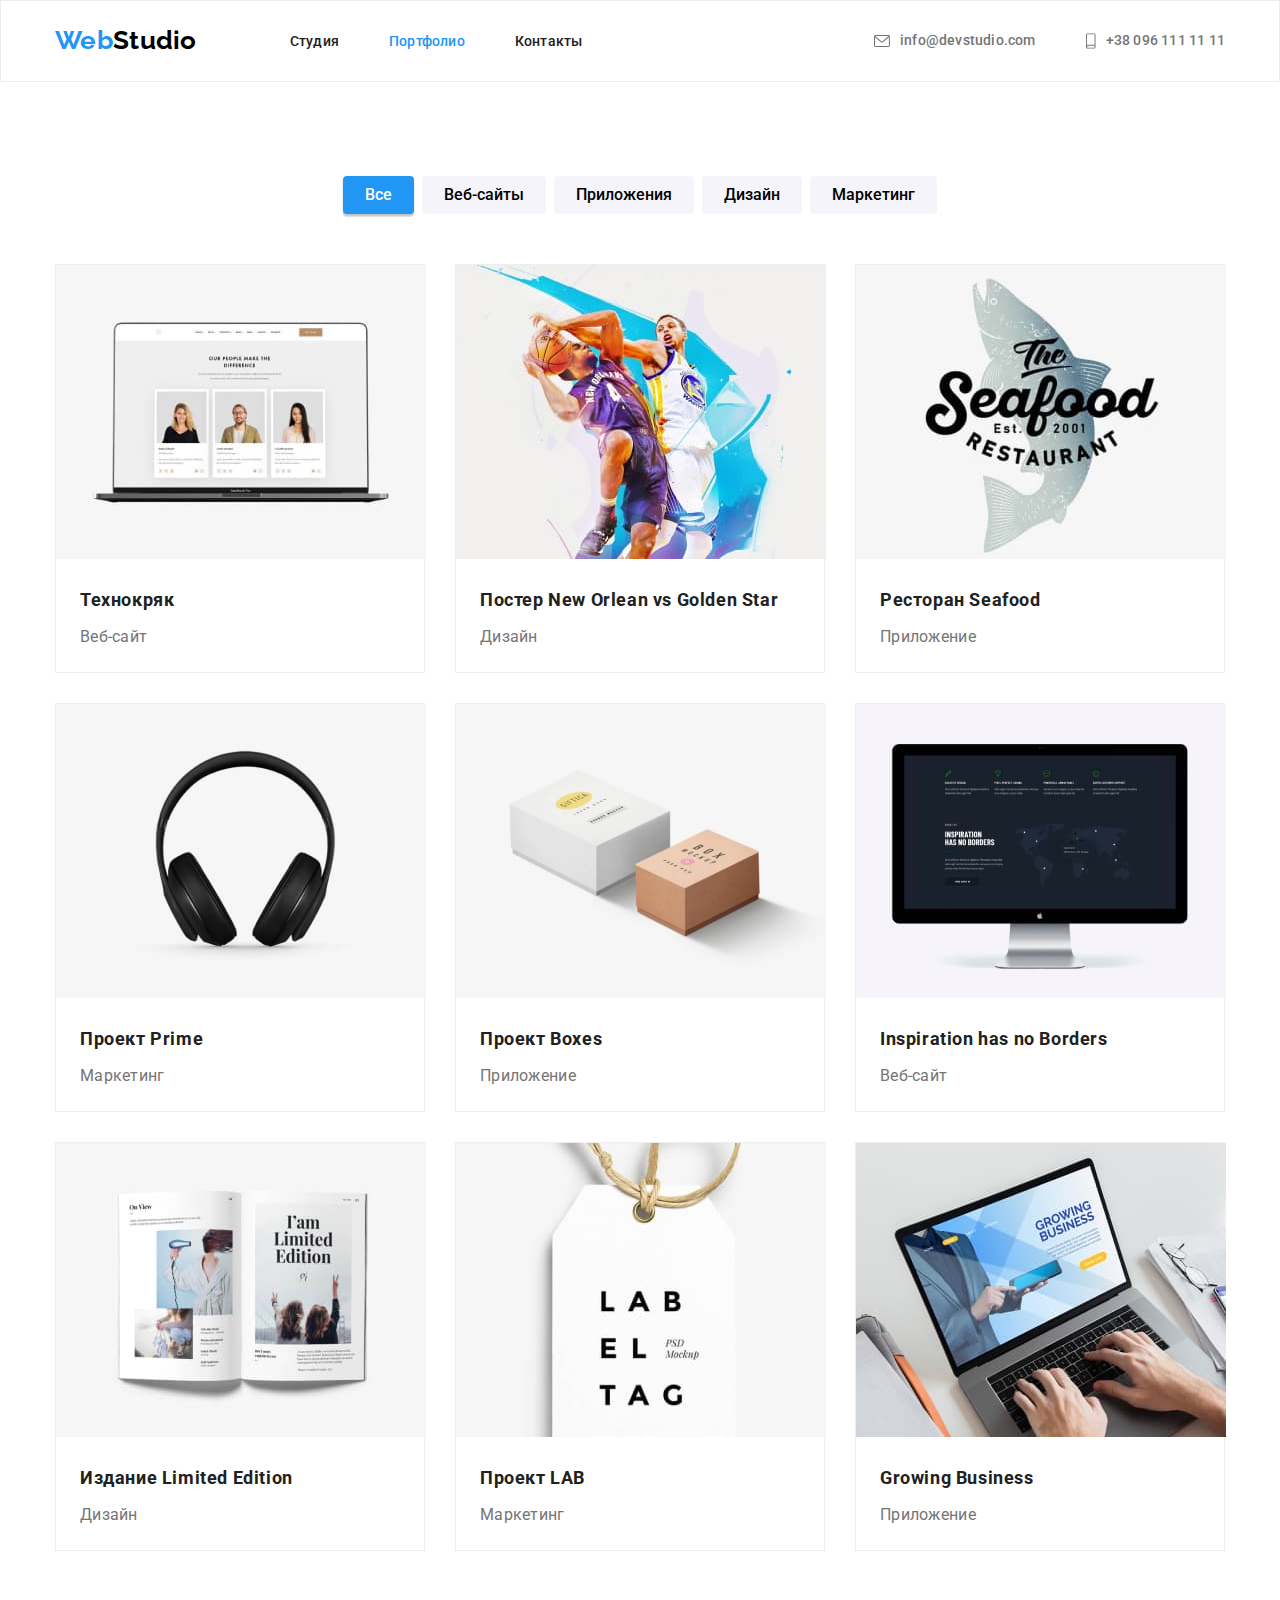
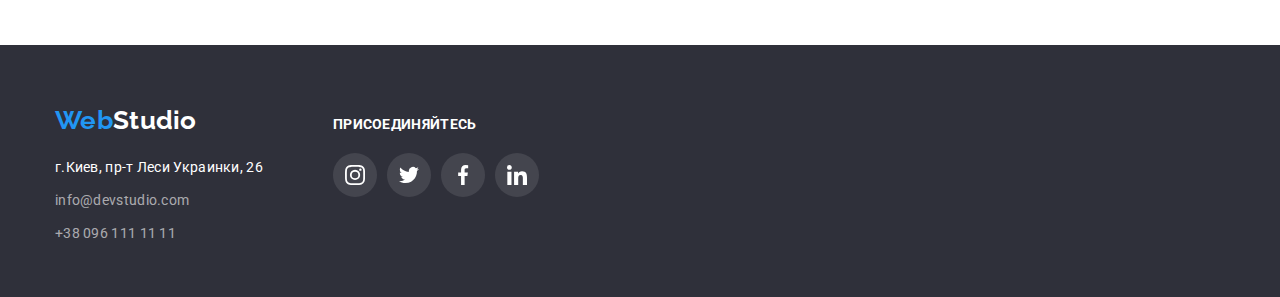
==== portfolio.html @ 73f47e50 "copy files" ====
<!DOCTYPE html>
<html lang="ru">
<head>
    <meta charset="UTF-8">
    <meta http-equiv="X-UA-Compatible" content="IE=edge">
    <meta name="viewport" content="width=device-width, initial-scale=1.0">
    <link rel="preconnect" href="https://fonts.googleapis.com">
    <link rel="preconnect" href="https://fonts.gstatic.com" crossorigin>
    <link href="https://fonts.googleapis.com/css2?family=Raleway:wght@700&family=Roboto:wght@400;500;700;900&display=swap" rel="stylesheet">
    <link rel="stylesheet" href="https://cdnjs.cloudflare.com/ajax/libs/modern-normalize/1.1.0/modern-normalize.min.css">
    <link rel="stylesheet" href="./css/styles.css">
    <title>Document</title>
</head>
<body>
    <!--Хедер-->
  <header class="header border">
    <div class="container">
      <nav class="header-nav">
        <a class="header-logo" lang="en" href="./index.html"> <span class="logo-part">Web</span>Studio</a>
        <ul class="header-list">
          <li class="item"><a class="header-link" href="./index.html">Студия</a></li>
          <li class="item"><a class="header-link current" href="./portfolio.html">Портфолио</a></li>
          <li class="item"><a class="header-link" href="">Контакты</a></li>
        </ul>
      </nav>
      <ul class="header-list-contact">
        <li class="item">
          <a class="header-contact" href="mailto:info@devstudio.com">
            <svg class="header-icon" width="16" height="12">
              <use href="./images/icons.svg#iconenvelope"></use>
            </svg>
            info@devstudio.com
          </a>
        </li>
        <li class="item">
          <a class="header-contact" href="tel:+380961111111">
            <svg class="header-icon" width="10" height="16">
              <use href="./images/icons.svg#iconsmartphone"></use>
            </svg>
            +38 096 111 11 11
          </a>
        </li>
      </ul>
    </div>
  </header>
  <main>
    <section class="portfolio section">
      <div class="container">
        <ul class="portfolio-list">
          <li class="item">
            <button class="portfolio-button btn-current" type="button">Все</button>
          </li>
          <li class="item">
            <button class="portfolio-button" type="button">Веб-сайты</button>
          </li>
          <li class="item">
            <button class="portfolio-button" type="button">Приложения</button>
          </li>
          <li class="item">
            <button class="portfolio-button" type="button">Дизайн</button>
          </li>
          <li class="item">
            <button class="portfolio-button" type="button">Маркетинг</button>
          </li>
        </ul>
        <ul class="flex-container">
          <li class="portfolio-project">
            <img src="./images/img-8.jpg" alt="ноутбук с открытым сайтом" width="370" height="294">
            <div class="project-card">
              <h2 class="portfolio-project-name">Технокряк</h2>
              <p class="portfolio-project-type">Веб-сайт</p>
            </div>
          </li>
          <li class="portfolio-project">
            <img src="./images/img-9.jpg" alt="два баскетболиста" width="370" height="294">
            <div class="project-card">
              <h2 class="portfolio-project-name">Постер New Orlean vs Golden Star</h2>
              <p class="portfolio-project-type">Дизайн</p>
            </div>
          </li>
          <li class="portfolio-project">
            <img src="./images/img-10.jpg" alt="логотип ресторана" width="370" height="294">
            <div class="project-card">
              <h2 class="portfolio-project-name">Ресторан Seafood</h2>
              <p class="portfolio-project-type">Приложение</p>
            </div>
          </li>
          <li class="portfolio-project">
            <img src="./images/img-11.jpg" alt="наушники" width="370" height="294">
            <div class="project-card">
              <h2 class="portfolio-project-name">Проект Prime</h2>
              <p class="portfolio-project-type">Маркетинг</p>
            </div>
          </li>
          <li class="portfolio-project">
            <img src="./images/img-12.jpg" alt="ноутбук с открытым сайтом" width="370" height="294">
            <div class="project-card">
              <h2 class="portfolio-project-name">Проект Boxes</h2>
              <p class="portfolio-project-type">Приложение</p>
            </div>
          </li>
          <li class="portfolio-project">
            <img src="./images/img-13.jpg" alt="монитор с сайтом" width="370" height="294">
            <div class="project-card">
              <h2 class="portfolio-project-name">Inspiration has no Borders</h2>
              <p class="portfolio-project-type">Веб-сайт</p>
            </div>
          </li>
          <li class="portfolio-project">
            <img src="./images/img-14.jpg" alt="открытый журнал" width="370" height="294">
            <div class="project-card">
              <h2 class="portfolio-project-name">Издание Limited Edition</h2>
              <p class="portfolio-project-type">Дизайн</p>
            </div>
          </li>
          <li class="portfolio-project">
            <img src="./images/img-15.jpg" alt="бирка с логотипом" width="370" height="294">
            <div class="project-card">
              <h2 class="portfolio-project-name">Проект LAB</h2>
              <p class="portfolio-project-type">Маркетинг</p>
            </div>
          </li>
          <li class="portfolio-project">
            <img src="./images/img-16.jpg" alt="ноутбук с открытым сайтом" width="370" height="294">
            <div class="project-card">
              <h2 class="portfolio-project-name">Growing Business</h2>
              <p class="portfolio-project-type">Приложение</p>
            </div>
          </li>
        </ul>
      </div>     
    </section>
  </main>
    <!--Футер-->
  <footer class="footer">
    <div class="container">
      <div>
        <a class="footer-logo" lang="en" href="./index.html"> <span class="logo-part">Web</span>Studio</a>
        <address>
          <ul class="footer-list">
            <li class="item">
              <a class="footer-adress" href="https://goo.gl/maps/x8rfosM5Hry5HzXB7" target="_blank"
                rel="noopener noreferrer">г.Киев, пр-т Леси Украинки, 26</a>
            </li>
            <li class="item">
              <a class="footer-contact" lang="en" href="mailto:info@devstudio.com">info@devstudio.com</a>
            </li>
            <li class="item">
              <a class="footer-contact" href="tel:+380961111111">+38 096 111 11 11</a>
            </li>
          </ul>
        </address>
      </div>
      <div class="footer-social">
        <p class="social-title">присоединяйтесь</p>
        <ul class="social-list">
          <li class="item">
            <a class="social-link" href="">
              <svg class="social-icon" height="20" width="20">
                <use href="./images/icons.svg#iconinstagram"></use>
              </svg>
            </a>
          </li>
          <li class="item">
            <a class="social-link" href="">
              <svg class="social-icon" height="20" width="20">
                <use href="./images/icons.svg#icontwitter"></use>
              </svg>
            </a>
          </li>
          <li class="item">
            <a class="social-link" href="">
              <svg class="social-icon" height="20" width="20">
                <use href="./images/icons.svg#iconfacebook"></use>
              </svg>
            </a>
          </li>
          <li class="item">
            <a class="social-link" href="">
              <svg class="social-icon" height="20" width="20">
                <use href="./images/icons.svg#iconlinkedin"></use>
              </svg>
            </a>
          </li>
        </ul>
      </div>
    </div>
  </footer>
</body>
</html>
---- css/styles.css ----
:root {
  --first-text-color: #757575;
  --second-text-color: #212121;
  --third-text-color: #fff;
  --accent-color: #2196F3;
  --logo-color: #000;
  --background-color: #2F303A;

}
body {
  font-family: 'Roboto', sans-serif;
  font-size: 14px;
  letter-spacing: .3px;
  color: var(--first-text-color);
}
html {
  box-sizing: border-box;
}

*,
*::before,
*::after {
  box-sizing: inherit;
}

h1,
h2,
h3,
p,
ul {
  margin-top: 0;
  margin-bottom: 0;
}

.container {
width: 1200px;
margin-left: auto;
margin-right: auto;
padding-left: 15px;
padding-right: 15px; 
}
/*header*/

.header .container {
  height: 80px;
  align-items: center;
  display: flex;
}
.border {
  border: 1px solid #ECECEC;
}
.header-nav {
  align-items: center;
  display: flex;
}
.header-logo {
  padding-top: 24px;
  padding-bottom: 24px;
  font-family: 'Raleway', sans-serif;
  font-weight: 700;
  font-size: 26px;
  line-height: 1.2;
  text-decoration: none;
  color: var(--logo-color);
}
.header-logo:focus {
  color: var(--logo-color);
}
.logo-part {
  color: var(--accent-color);
}
.header-list {
  margin-left: 93px;
  padding: 0;
  display: flex;
  list-style: none;
  color: var(--second-text-color);
}
.header-list .item {
  display: block;
}
.header-list .item + .item {
  margin-left: 50px;
}
.header-list .current {
  color: var(--accent-color);
}
.header-link {
  padding-top: 30px;
  padding-bottom: 30px;
  font-weight: 500;
  line-height: 1.14;
  letter-spacing: .2px;
  text-decoration: none;
  color: var(--second-text-color);
}
.header-link:hover,
.header-link:focus {
  color: var(--accent-color);
}
.header-list-contact {
  display: flex;
  padding: 0;
  margin-left: auto;
  font-weight: 500;
  line-height: 1.14;
  letter-spacing: .2px;
  list-style: none;
}
.header-list-contact .item + .item {
  margin-left: 50px;
}
.header-contact {
  display: flex;
  justify-content: center;
  align-items: center;
  padding: 30px 0;
  text-decoration: none;
  color: var(--first-text-color);
}
.item:hover .header-contact,
.item:focus .header-contact {
  fill: var(--accent-color);
  color: var(--accent-color);
}
.header-icon {
  fill: currentColor;
  margin-right: 10px;
}

/*Footer*/

.footer {
  padding-bottom: 60px;
  padding-top: 60px;
  height: 252px;
  color: var(--third-text-color);
  background-color: var(--background-color);
}
.footer-logo {
  display: inline-block;
  padding-bottom: 20px;
  font-family: 'Raleway', sans-serif;
  font-weight: 700;
  font-size: 26px;
  line-height: 1.19;
  text-decoration: none;
  color: var(--third-text-color);
}

.footer-list {
  padding: 0;
  list-style: none;
}
.footer-list .item + .item {
  padding-top: 9px;
}
.footer-adress {
  font-style: normal;
  line-height: 1.71;
  text-decoration: none;
  color: var(--third-text-color);
}

.footer-contact {
  font-style: normal;
  line-height: 1.71;
  text-decoration: none;
  color: rgb(255, 255, 255, .6);
}

.footer-contact:hover,
.footer-contact:focus {
  color: var(--accent-color);
}
.footer .container {
  display: flex;
  align-items: baseline;
}
.footer-social {
  margin-left: 70px;
}
.social-list {
  padding: 0;
  display: flex;
  list-style: none;
}
.social-list .item + .item {
  margin-left: 10px;
}
.social-title {
  margin-bottom: 20px;
  font-weight: 700;
  line-height: 1.14;
  text-transform: uppercase;
}
.social-link {
  display: flex;
  justify-content: center;
  align-items: center;
  padding: 0;
  border: 0;
  width: 44px;
  height: 44px;
  cursor: pointer;
  color: #ececec;
  border-radius: 50%;
  background-color: rgba(255, 255, 255, 0.1);
}
.social-link:hover,
.social-link:focus {
  background-color: #2196f3;
}
.social-icon {
  fill: #fff;
  height: 20px;
  width: 20px;
}



/*main index.html*/

.hero {
  margin-left: auto;
  margin-right: auto;
  background-color: #C4C4C4;
}
.overlay {
  max-width: 1600px;
  height: 600px;
  background-image: linear-gradient(to right,
  rgba(47, 48, 58, 0.4),
  rgba(47, 48, 58, 0.4)),
  url(../images/Img-hero.jpg);
  background-position: center;
  background-size: cover;
  background-repeat: no-repeat;
}
.hero-content {
  padding: 200px 0;
  text-align: center;
}
.hero-title {
  max-width: 650px;
  font-weight: 900;
  font-size: 44px;
  line-height: 1.36;
  text-align: center;
  letter-spacing: .6px;
  text-transform: uppercase;
  color: var(--third-text-color);
  margin: 0 auto;
  margin-bottom: 30px;
}
.hero-button {
  padding: 10px 32px;
  border: 0;
  border-radius: 4px;
  font-family: inherit;
  font-weight: 700;
  font-size: 16px;
  line-height: 1.87;
  letter-spacing: .6px;
  cursor: pointer;
  color: var(--third-text-color);
  background-color: var(--accent-color);
}
.hero-button:hover,
.hero-button:focus {
  color: var(--third-text-color);
  background-color: #188CE8;
}
.section {
  padding: 94px 0;
}
.about {
  padding-bottom: 0;
}
.peculiarities {
  color: transparent;
}
.peculiarities-pic {
  display: flex;
  justify-content: center;
  align-items: center;
  margin-bottom: 30px;
  border: 0;
  width: 270px;
  height: 120px;
  border-radius: 4px;
  background-color: #f5f4fa;
}
.perculiarities-icon {
  height: 70px;
  width: 70px;
}
.peculiarities-list {
  padding: 0;
  display: flex;
  list-style: none;
}
.peculiarities-list .item + .item {
  margin-left: 30px;
}
.peculiarities-header {
  margin-bottom: 10px;
  font-weight: 700;
  line-height: 1.14;
  letter-spacing: .2px;
  text-transform: uppercase;
  color: var(--second-text-color);
}
.peculiarities-text {
  line-height: 1.71;
}
.work-header {
  margin-bottom: 50px;
  font-weight: 700;
  font-size: 36px;
  line-height: 1.16;
  text-align: center;
  color: var(--second-text-color);
}
.section-work-list {
  display: flex;
  padding: 0;
  list-style: none;
}
.section-work-list .item + .item {
  margin-left: 30px;
}
.bg-style {
  background-color: #F5F4FA;
}
.team-header {
  margin-bottom: 50px;
  font-weight: 700;
  font-size: 36px;
  line-height: 1.16;
  text-align: center;
  color: var(--second-text-color);
}
.team-list {
  padding: 0;
  display: flex;
  list-style: none;
}
.team-list>.item {
  width: 270px;
  margin-right: 30px;
  background-color: var(--third-text-color);
  border-radius: 0px 0px 4px 4px;
  box-shadow: 0px 1px 3px rgba(0, 0, 0, 0.12), 0px 1px 1px rgba(0, 0, 0, 0.14), 0px 2px 1px rgba(0, 0, 0, 0.2);
}
.team-card {
  padding-top: 30px;
  padding-bottom: 30px;
}
.team-social-list {
  display: flex;
  justify-content: center;
  list-style: none;
  padding: 0;


}
.team-social-list .item + .item {
  margin-left: 10px;
}
.team-link {
  display: flex;
  justify-content: center;
  align-items: center;
  padding: 0;
  border: 0;
  width: 44px;
  height: 44px;
  cursor: pointer;
  color: #AFB1B8;
  border-radius: 50%;
}

.team-link:hover,
.team-link:focus {
  color: white;
  background-color: #2196F3;
}
.team-icon {
  fill: currentColor;
}
.team-name {
  margin-bottom: 10px;
  font-weight: 500;
  font-size: 16px;
  line-height: 1.19;
  text-align: center;
  color: var(--second-text-color);
}
.team-position {
  margin-bottom: 16px;
  font-size: 16px;
  line-height: 1.19;
  text-align: center;
}
.clients {
  margin-left: auto;
  margin-right: auto;
  
}
.client-header {
  margin-bottom: 50px;
  font-weight: 700;
  font-size: 36px;
  line-height: 1.17;
  text-align: center;
  color: var(--second-text-color);
}
.client-list {
  align-items: center;
  display: flex;
  list-style: none;
}
.client-link {
  display: flex;
  justify-content: center;
  align-items: center;
  height: 92px;
  width: 170px;
  color: #AFB1B8;
  border: 1px solid #AFB1B8;
  border-radius: 4px
}
.client-link:hover,
.client-link:focus {
  color: #188CE8;
  border: 1px solid #2196F3;
}
.client-list .item + .item {
  margin-left: 30px;
}
.clients-icon {
  fill: currentColor;
}

/*main portfolio.html*/

.border {
  border: 1px solid #ececec;
}
.portfolio-title {
  color: var(--third-text-color);
}
.container .portfolio-list {
  display: flex;
  justify-content: center;
}

.portfolio-list {
  margin-bottom: 50px;
  padding: 0;
}
.portfolio-list .item {
  list-style: none;
}
.portfolio-list .item + .item {
  margin-left: 8px;
}
.portfolio-button {
  padding: 6px 22px;
  border: 0;
  font-family: inherit;
  font-weight: 500;
  font-size: 16px;
  line-height: 1.62;
  cursor: pointer;
  border-radius: 4px;
  background-color: #F5F4FA;
}
.btn-current {
  box-shadow: 0px 3px 1px rgba(0, 0, 0, 0.1), 0px 1px 2px rgba(0, 0, 0, 0.08), 0px 2px 2px rgba(0, 0, 0, 0.12);
}
.portfolio-button:hover,
.portfolio-button:focus {
  background-color: var(--accent-color);
  color: var(--third-text-color);
  box-shadow: 0px 3px 1px rgba(0, 0, 0, 0.1), 0px 1px 2px rgba(0, 0, 0, 0.08), 0px 2px 2px rgba(0, 0, 0, 0.12);
}
.portfolio-button.btn-current {
  color: var(--third-text-color);
  background-color: var(--accent-color);
}
.flex-container {
  padding: 0;
  margin: -15px;
  display: flex;
  flex-wrap: wrap;
}
.portfolio-project {
  margin: 15px;
  width: 370px;
  border: 1px solid#eee;
  list-style: none;
}
.portfolio-project:hover,
.portfolio-button:focus {
  box-shadow: 0px 1px 1px rgba(0, 0, 0, 0.12), 0px 4px 4px rgba(0, 0, 0, 0.06), 1px 4px 6px rgba(0, 0, 0, 0.16);
  cursor: pointer;
}
.project-card {
  padding-top: 20px;
  padding-bottom: 20px;
  padding-left: 24px;
  
}
.portfolio-project-type {
  font-size: 16px;
  line-height: 1.87;
  color: var(--first-text-color);
}
.portfolio-project-name {
  margin-bottom: 4px;
  font-weight: 700;
  font-size: 18px;
  line-height: 2;
  letter-spacing: .6px;
  color: var(--second-text-color);
}
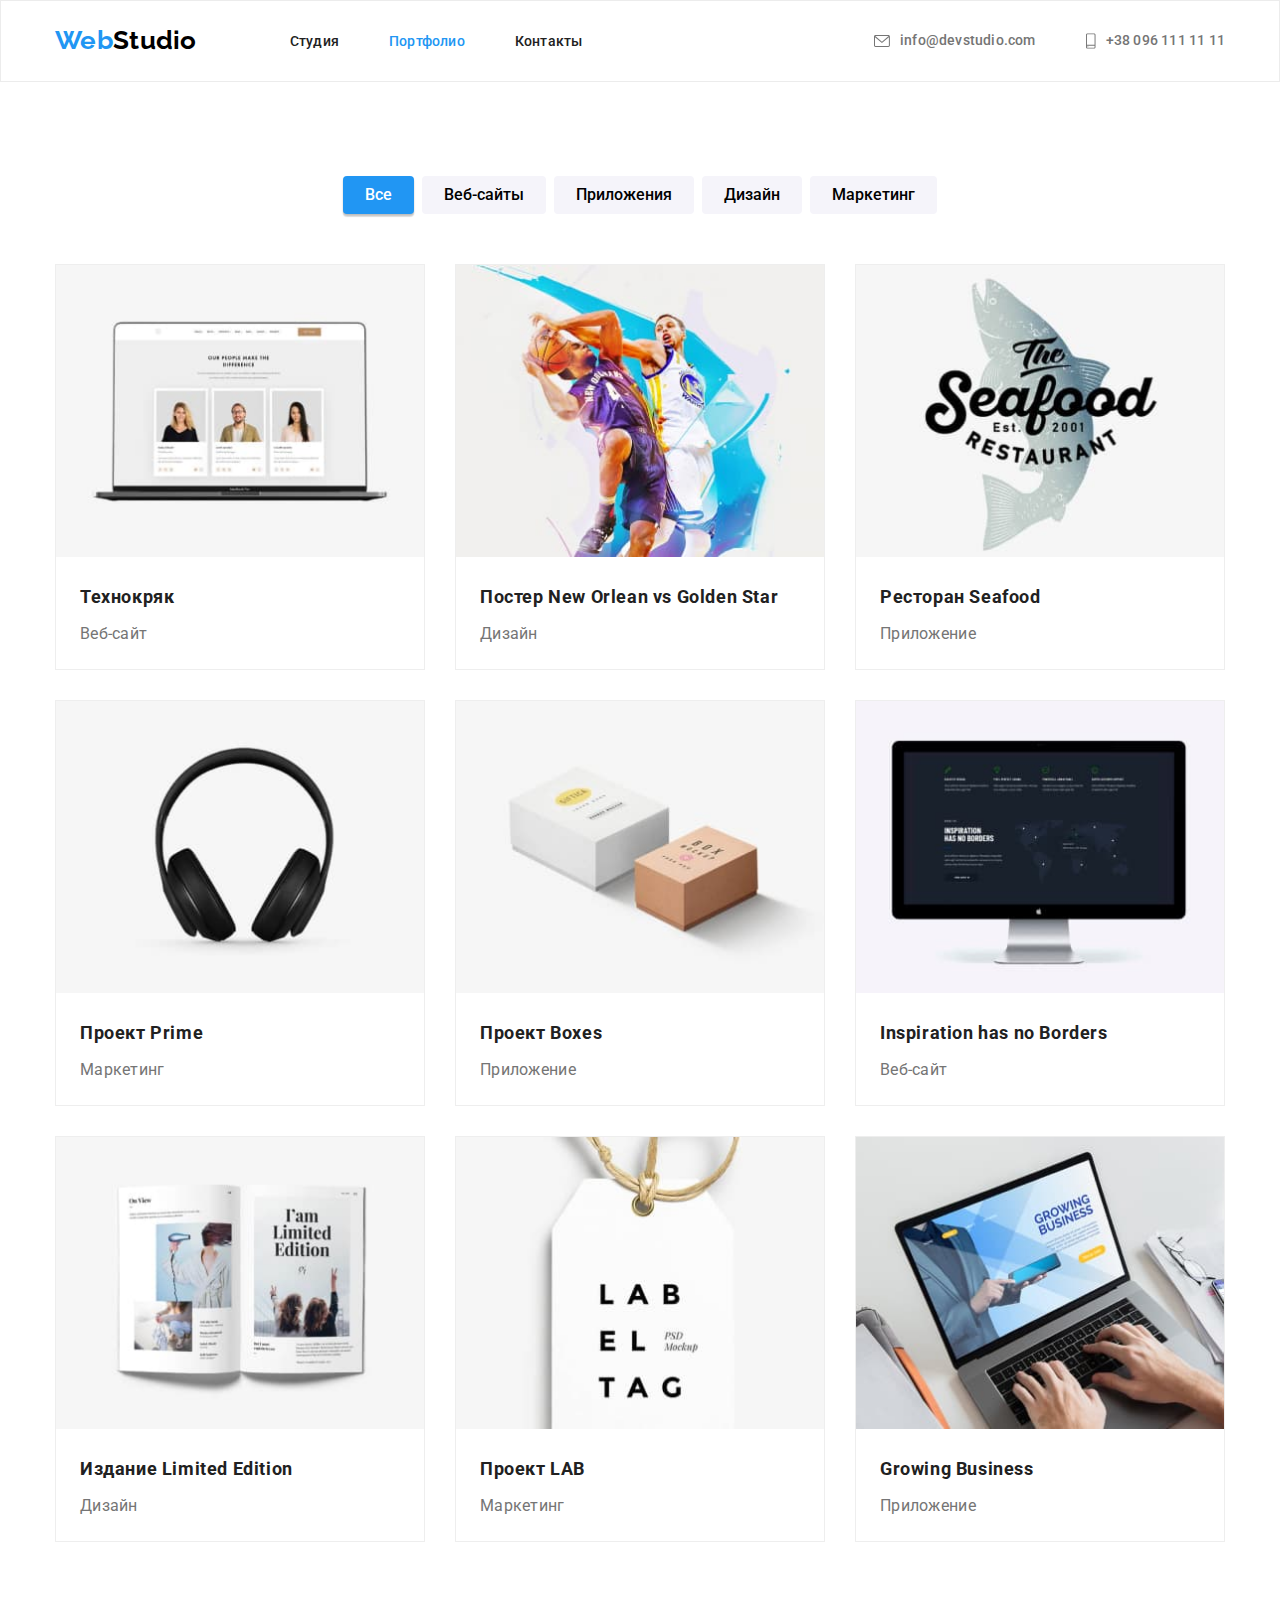
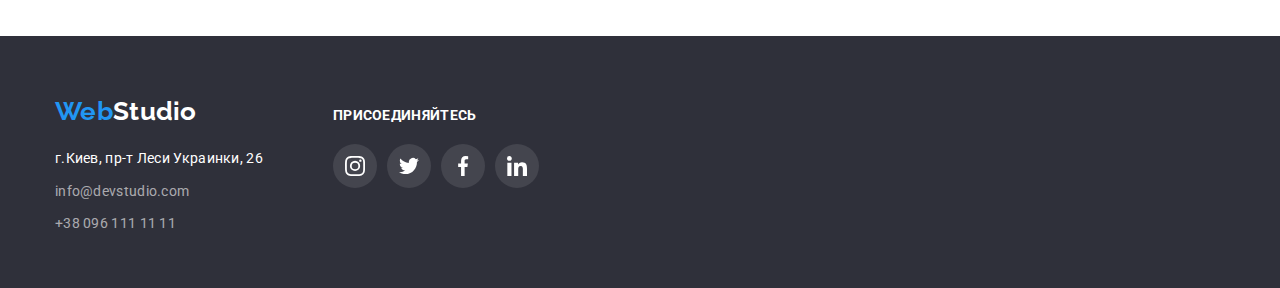
==== commit 961446d8: "test #1" ====
--- a/portfolio.html
+++ b/portfolio.html
@@ -69,6 +69,12 @@
             <div class="project-card">
               <h2 class="portfolio-project-name">Технокряк</h2>
               <p class="portfolio-project-type">Веб-сайт</p>
+            </div>
+            <div class="text">
+              <p>Ресурс предлагает комплексные предложения с разным уровнем функционала и сервисов. Все это позволит посетителю
+                получить
+                исчерпывающие сведения  +о компании или частном лице.</p>
             </div>
           </li>
           <li class="portfolio-project">
--- a/css/styles.css
+++ b/css/styles.css
@@ -96,6 +96,7 @@
 }
 .header-link:hover,
 .header-link:focus {
+  
   color: var(--accent-color);
 }
 .header-list-contact {
@@ -442,6 +443,43 @@
 .clients-icon {
   fill: currentColor;
 }
+.backdrop {
+  position: fixed;
+  top: 0;
+  left: 0;
+  width: 100%;
+  height: 100%;
+  background-color: rgba(0, 0, 0, 0.2);
+}
+.backdrop.is-hidden {
+  opacity: 0;
+  pointer-events: none;
+}
+.modal {
+  position: absolute;
+  top: 50%;
+  left: 50%;
+  transform: translate(-50%, -50%);
+  min-height: 581px;
+  min-width: 528px;
+  border-radius: 4px;
+  box-shadow: 0px 1px 3px rgba(0, 0, 0, 0.12), 0px 1px 1px rgba(0, 0, 0, 0.14), 0px 2px 1px rgba(0, 0, 0, 0.2);
+  background-color: #ffffff;  
+}
+.modal-btn {
+  display: flex;
+  margin-top: 8px;
+  margin-right: 8px;
+  margin-left: auto;
+  height: 30px;
+  width: 30px;
+  justify-content: center;
+  align-items: center;
+  cursor: pointer;
+  background-color: #ffffff;
+  border: 1px solid rgba(0, 0, 0, 0.1);
+  border-radius: 50%;
+}
 
 /*main portfolio.html*/
 
@@ -497,15 +535,23 @@
   flex-wrap: wrap;
 }
 .portfolio-project {
+  position: relative;
   margin: 15px;
   width: 370px;
-  border: 1px solid#eee;
-  list-style: none;
-}
-.portfolio-project:hover,
-.portfolio-button:focus {
+  border: 1px solid #eee;
+  list-style: none;
+}
+.portfolio-project>img {
+  display: block;
+  width: 100%;
+  object-fit: contain;
+  object-position: top right;
+}
+.portfolio-project:hover, 
+.portfolio-project:focus {
   box-shadow: 0px 1px 1px rgba(0, 0, 0, 0.12), 0px 4px 4px rgba(0, 0, 0, 0.06), 1px 4px 6px rgba(0, 0, 0, 0.16);
   cursor: pointer;
+  opacity: 1;
 }
 .project-card {
   padding-top: 20px;
@@ -525,4 +571,21 @@
   line-height: 2;
   letter-spacing: .6px;
   color: var(--second-text-color);
+}
+.text {
+  position: absolute;
+  pointer-events: none;
+  top: 0;
+  left: 0;
+  height: 294px;
+  width: 100%;
+  padding: 63px 24px;
+  opacity: 0;
+  font-size: 18px;
+  line-height: 1.56;
+  color: #ffffff;
+  background-color: rgba(33, 150, 243, 0.9);
+}
+.portfolio-project:hover .text {
+  opacity: 1;
 }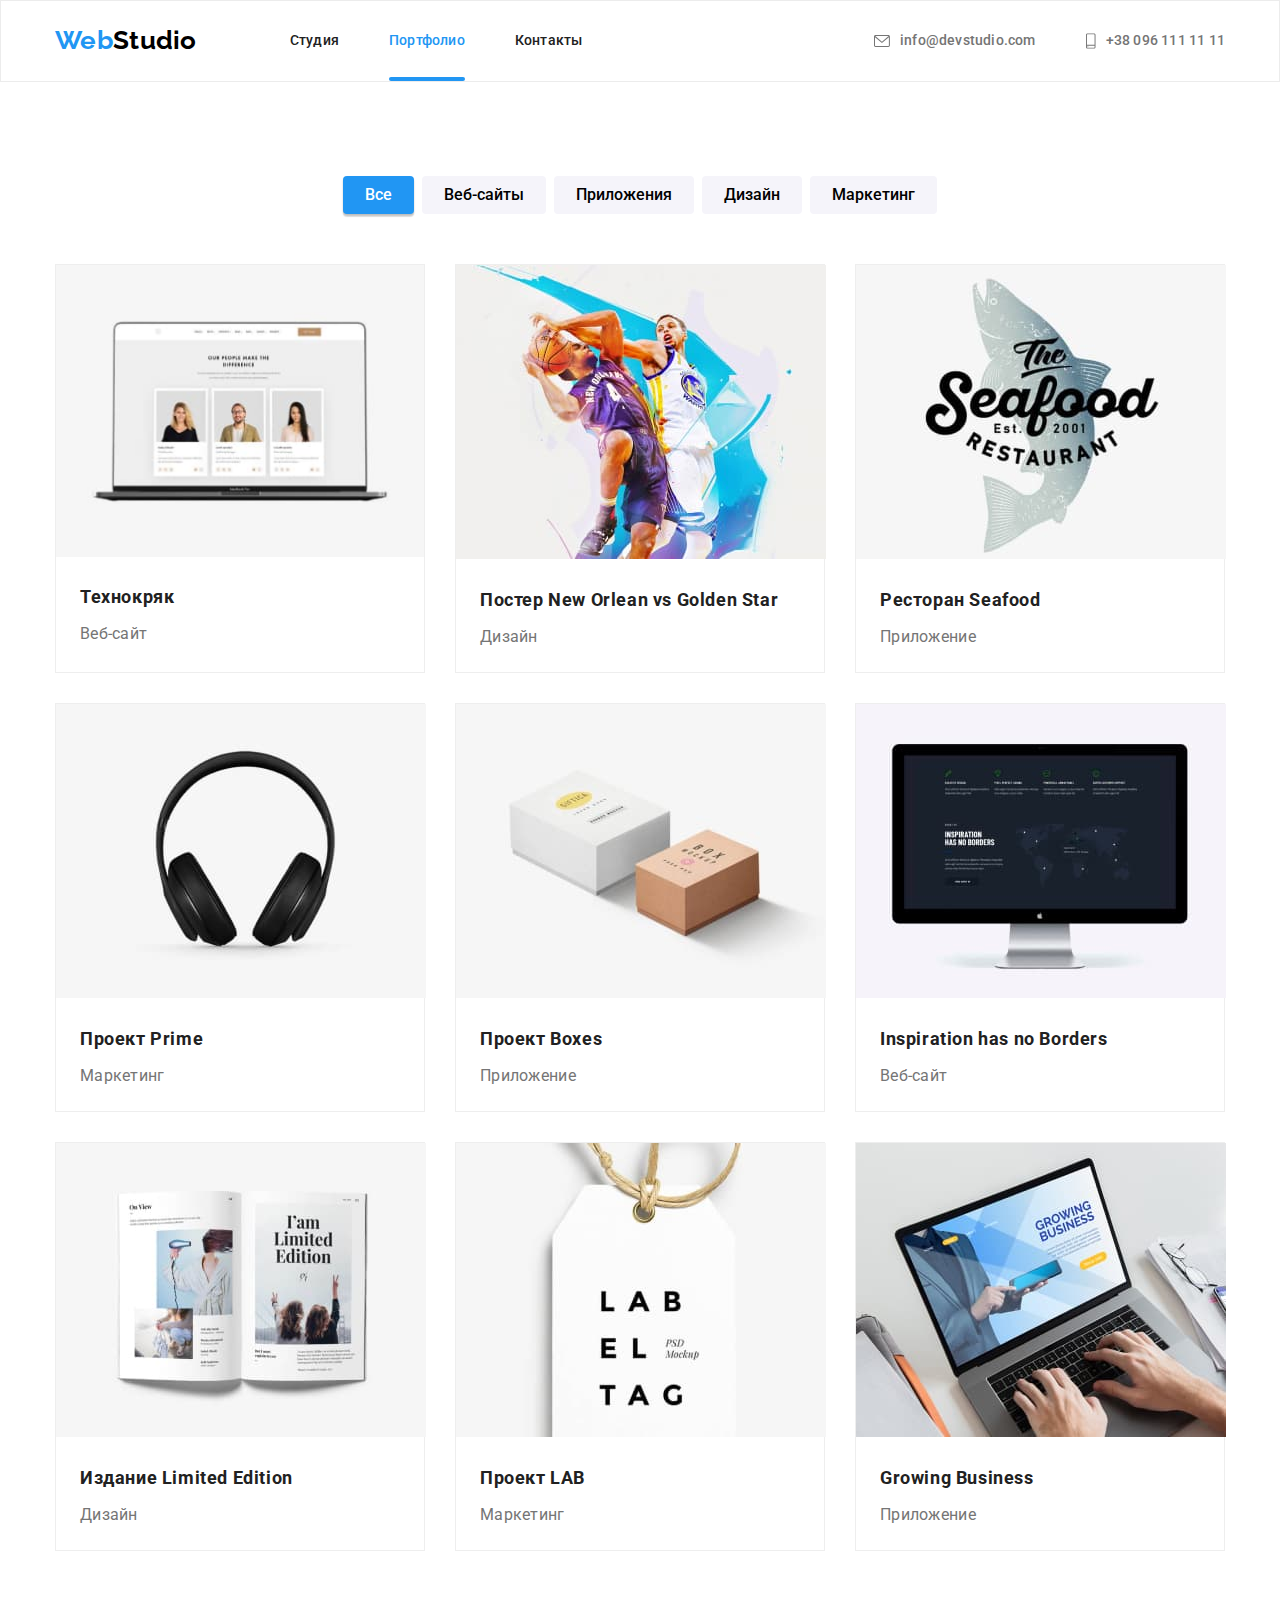
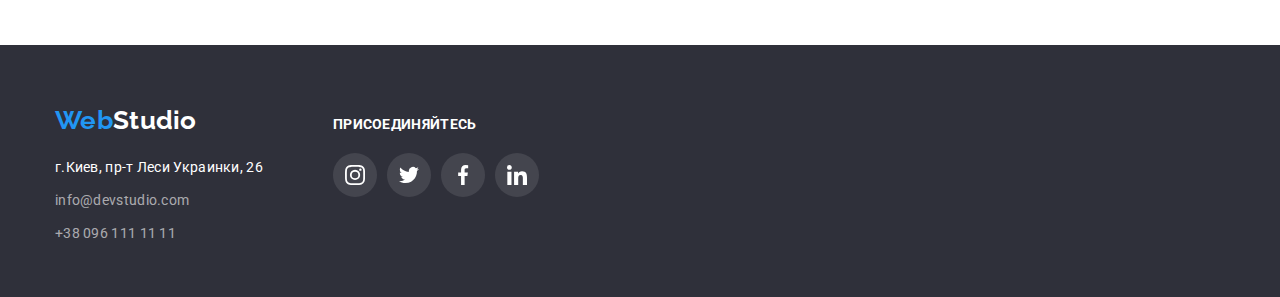
==== commit 6e93b71b: "finish" ====
--- a/portfolio.html
+++ b/portfolio.html
@@ -65,16 +65,15 @@
         </ul>
         <ul class="flex-container">
           <li class="portfolio-project">
-            <img src="./images/img-8.jpg" alt="ноутбук с открытым сайтом" width="370" height="294">
+            <div class="portfolio-img">
+              <img src="./images/img-8.jpg" alt="ноутбук с открытым сайтом" width="370" height="294">
+              <div class="text">
+                <p>Ресурс предлагает комплексные предложения с разным уровнем функционала и сервисов. Все это позволит посетителю получить исчерпывающие сведения о компании или частном лице.</p>
+              </div>
+            </div>
             <div class="project-card">
               <h2 class="portfolio-project-name">Технокряк</h2>
               <p class="portfolio-project-type">Веб-сайт</p>
-            </div>
-            <div class="text">
-              <p>Ресурс предлагает комплексные предложения с разным уровнем функционала и сервисов. Все это позволит посетителю
-                получить
-                исчерпывающие сведения  -о компании или частном лице.</p>
             </div>
           </li>
           <li class="portfolio-project">
--- a/css/styles.css
+++ b/css/styles.css
@@ -69,30 +69,41 @@
 .logo-part {
   color: var(--accent-color);
 }
-.header-list {
+.header-list {  
   margin-left: 93px;
   padding: 0;
   display: flex;
   list-style: none;
   color: var(--second-text-color);
-}
-.header-list .item {
-  display: block;
 }
 .header-list .item + .item {
   margin-left: 50px;
 }
+.current::after {
+  position: absolute;
+  left: 0;
+  bottom: 0;
+  display: block; 
+  content: '';
+  height: 4px;
+  width: 100%;
+  border-radius: 2px;
+  background-color: #2196F3;
+}
 .header-list .current {
   color: var(--accent-color);
 }
 .header-link {
-  padding-top: 30px;
-  padding-bottom: 30px;
+  position: relative;
+  display: block;
+  padding-top: 32px;
+  padding-bottom: 33px;
   font-weight: 500;
   line-height: 1.14;
   letter-spacing: .2px;
   text-decoration: none;
   color: var(--second-text-color);
+  transition: color 250ms cubic-bezier(0.4, 0, 0.2, 1);
 }
 .header-link:hover,
 .header-link:focus {
@@ -118,9 +129,10 @@
   padding: 30px 0;
   text-decoration: none;
   color: var(--first-text-color);
-}
-.item:hover .header-contact,
-.item:focus .header-contact {
+  transition: color 250ms cubic-bezier(0.4, 0, 0.2, 1);
+}
+.header-contact:hover,
+.header-contact:focus {
   fill: var(--accent-color);
   color: var(--accent-color);
 }
@@ -168,6 +180,8 @@
   line-height: 1.71;
   text-decoration: none;
   color: rgb(255, 255, 255, .6);
+  transition: color 250ms cubic-bezier(0.4, 0, 0.2, 1);
+  
 }
 
 .footer-contact:hover,
@@ -207,6 +221,7 @@
   color: #ececec;
   border-radius: 50%;
   background-color: rgba(255, 255, 255, 0.1);
+  transition: background-color 250ms cubic-bezier(0.4, 0, 0.2, 1);
 }
 .social-link:hover,
 .social-link:focus {
@@ -266,10 +281,10 @@
   cursor: pointer;
   color: var(--third-text-color);
   background-color: var(--accent-color);
+  transition: background-color 250ms cubic-bezier(0.4, 0, 0.2, 1);
 }
 .hero-button:hover,
 .hero-button:focus {
-  color: var(--third-text-color);
   background-color: #188CE8;
 }
 .section {
@@ -328,6 +343,29 @@
   padding: 0;
   list-style: none;
 }
+.work-text {
+  position:absolute;
+  left: 0;
+  bottom: 0;
+  display: flex;
+  width: 100%;
+  height: 70px;
+  justify-content: center;
+  align-items: center;
+  font-weight: 700;
+  font-size: 14px;
+  line-height: 16px;
+  text-transform: uppercase;
+  color: #ffffff;
+  background-color: rgba(47, 48, 58, 0.8);
+}
+.item>img {
+  display: block;
+  object-fit: contain;
+}
+.section-work-list .item {
+  position: relative;
+}
 .section-work-list .item + .item {
   margin-left: 30px;
 }
@@ -380,6 +418,8 @@
   cursor: pointer;
   color: #AFB1B8;
   border-radius: 50%;
+  transition: color 250ms cubic-bezier(0.4, 0, 0.2, 1),
+  background-color 250ms cubic-bezier(0.4, 0, 0.2, 1);
 }
 
 .team-link:hover,
@@ -430,6 +470,7 @@
   width: 170px;
   color: #AFB1B8;
   border: 1px solid #AFB1B8;
+  transition: color 250ms cubic-bezier(0.4, 0, 0.2, 1), border 250ms cubic-bezier(0.4, 0, 0.2, 1);
   border-radius: 4px
 }
 .client-link:hover,
@@ -450,21 +491,27 @@
   width: 100%;
   height: 100%;
   background-color: rgba(0, 0, 0, 0.2);
+  opacity: 1;
+  transition: opacity 250ms cubic-bezier(0.4, 0, 0.2, 1);
 }
 .backdrop.is-hidden {
   opacity: 0;
   pointer-events: none;
+}
+.backdrop.is-hidden .modal {
+  transform:translate(-50%, -50%) scale(0.25);
 }
 .modal {
   position: absolute;
   top: 50%;
   left: 50%;
-  transform: translate(-50%, -50%);
+  transform: translate(-50%, -50%) scale(1);
   min-height: 581px;
   min-width: 528px;
   border-radius: 4px;
   box-shadow: 0px 1px 3px rgba(0, 0, 0, 0.12), 0px 1px 1px rgba(0, 0, 0, 0.14), 0px 2px 1px rgba(0, 0, 0, 0.2);
-  background-color: #ffffff;  
+  background-color: #ffffff; 
+  transition: transform 250ms cubic-bezier(0.4, 0, 0.2, 1); 
 }
 .modal-btn {
   display: flex;
@@ -514,6 +561,7 @@
   cursor: pointer;
   border-radius: 4px;
   background-color: #F5F4FA;
+  transition: color 250ms cubic-bezier(0.4, 0, 0.2, 1), background-color 250ms cubic-bezier(0.4, 0, 0.2, 1), box-shadow 250ms cubic-bezier(0.4, 0, 0.2, 1);
 }
 .btn-current {
   box-shadow: 0px 3px 1px rgba(0, 0, 0, 0.1), 0px 1px 2px rgba(0, 0, 0, 0.08), 0px 2px 2px rgba(0, 0, 0, 0.12);
@@ -535,28 +583,33 @@
   flex-wrap: wrap;
 }
 .portfolio-project {
-  position: relative;
   margin: 15px;
   width: 370px;
   border: 1px solid #eee;
   list-style: none;
-}
-.portfolio-project>img {
-  display: block;
+  cursor: pointer;
+  transition: box-shadow 250ms cubic-bezier(0.4, 0, 0.2, 1);
+}
+.portfolio-img {
+  position: relative;
+  overflow: hidden;
+}
+.portfolio-img>img {
   width: 100%;
   object-fit: contain;
   object-position: top right;
+  display: block;
 }
 .portfolio-project:hover, 
 .portfolio-project:focus {
   box-shadow: 0px 1px 1px rgba(0, 0, 0, 0.12), 0px 4px 4px rgba(0, 0, 0, 0.06), 1px 4px 6px rgba(0, 0, 0, 0.16);
-  cursor: pointer;
   opacity: 1;
 }
 .project-card {
   padding-top: 20px;
   padding-bottom: 20px;
   padding-left: 24px;
+  overflow: hidden;
   
 }
 .portfolio-project-type {
@@ -580,12 +633,15 @@
   height: 294px;
   width: 100%;
   padding: 63px 24px;
-  opacity: 0;
   font-size: 18px;
   line-height: 1.56;
   color: #ffffff;
   background-color: rgba(33, 150, 243, 0.9);
+  transform: translateY(calc(100%));
+  transition: transform 250ms cubic-bezier(0.4, 0, 0.2, 1), 
+  opacity 250ms cubic-bezier(0.4, 0, 0.2, 1);
+
 }
 .portfolio-project:hover .text {
-  opacity: 1;
+  transform: translateY(calc(100% - 294px));
 }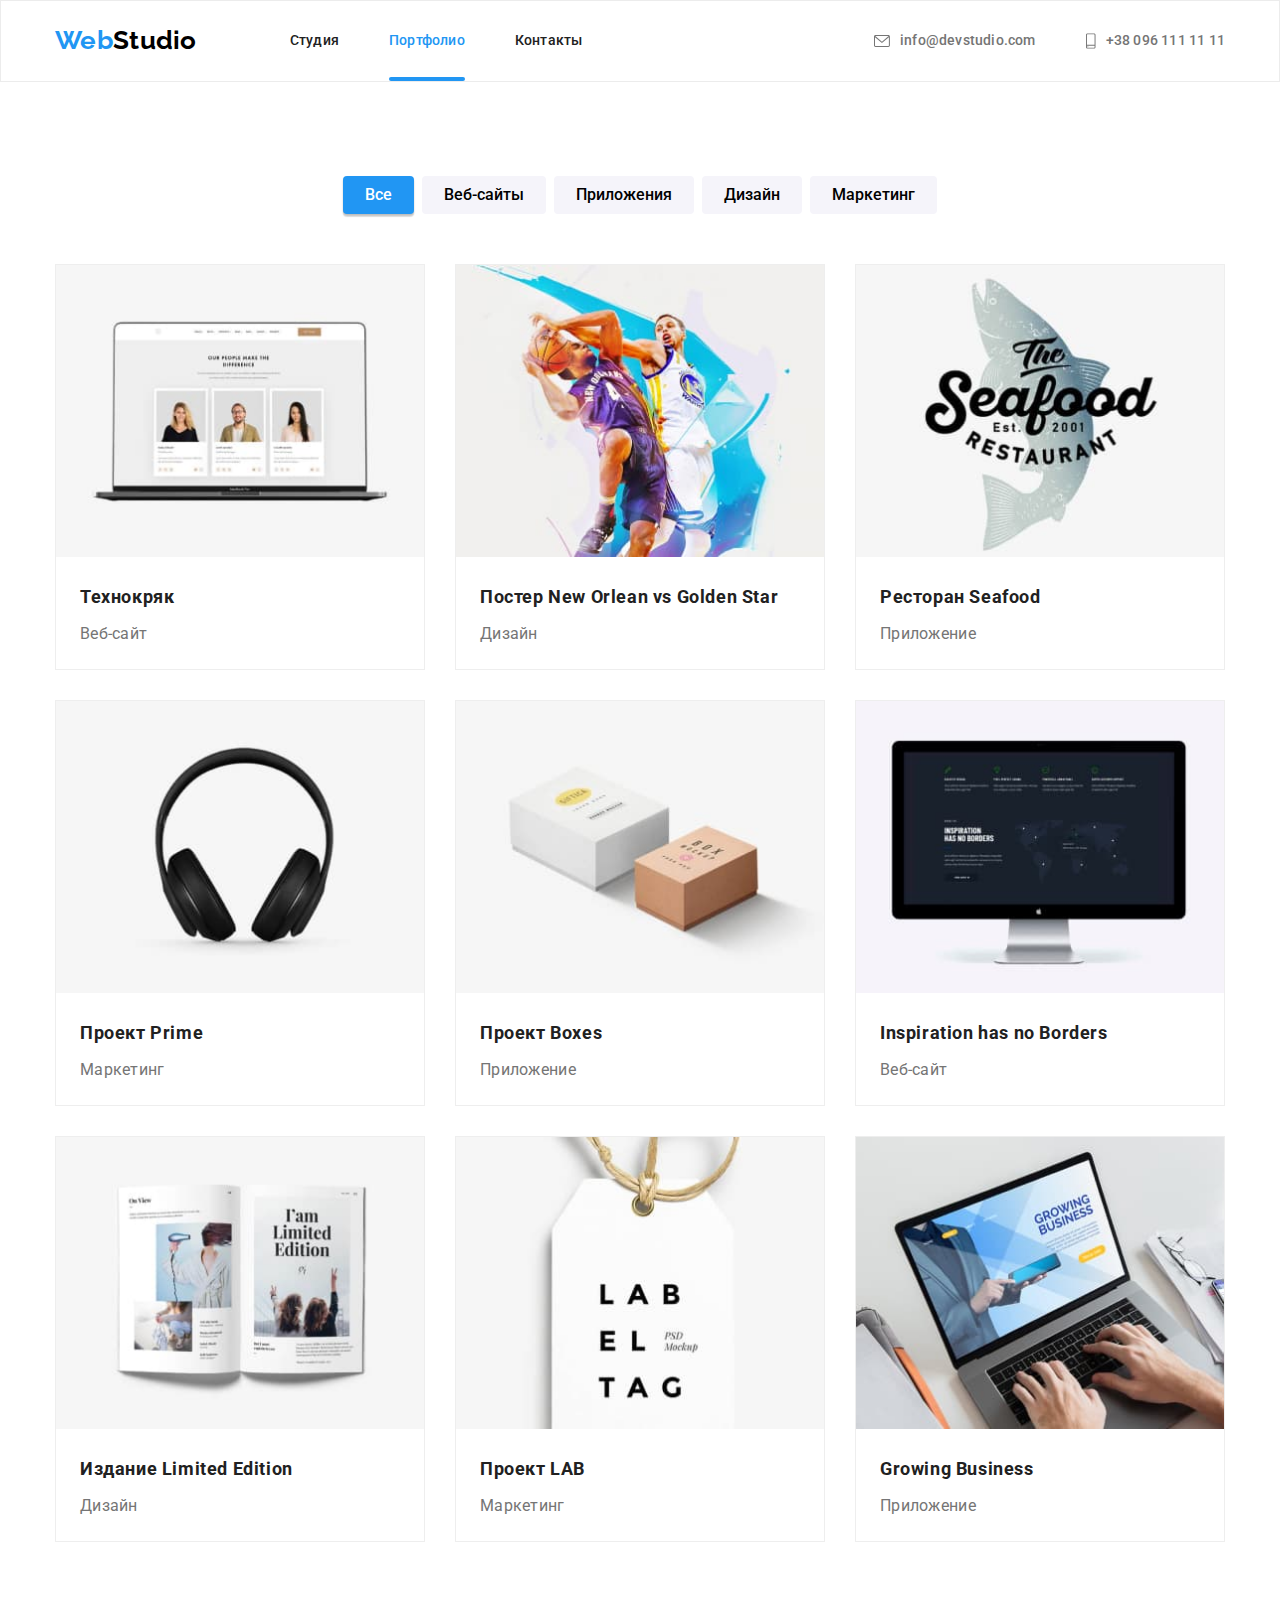
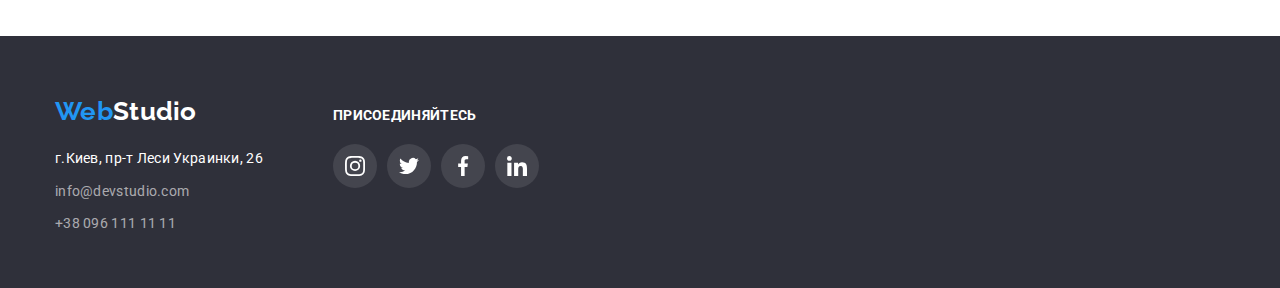
==== commit a3607aa2: "correct portfolio.html" ====
--- a/portfolio.html
+++ b/portfolio.html
@@ -77,56 +77,104 @@
             </div>
           </li>
           <li class="portfolio-project">
-            <img src="./images/img-9.jpg" alt="два баскетболиста" width="370" height="294">
+            <div class="portfolio-img">
+              <img src="./images/img-9.jpg" alt="ноутбук с открытым сайтом" width="370" height="294">
+              <div class="text">
+                <p>Ресурс предлагает комплексные предложения с разным уровнем функционала и сервисов. Все это позволит посетителю
+                  получить исчерпывающие сведения о компании или частном лице.</p>
+              </div>
+            </div>
             <div class="project-card">
               <h2 class="portfolio-project-name">Постер New Orlean vs Golden Star</h2>
               <p class="portfolio-project-type">Дизайн</p>
             </div>
           </li>
           <li class="portfolio-project">
-            <img src="./images/img-10.jpg" alt="логотип ресторана" width="370" height="294">
+            <div class="portfolio-img">
+              <img src="./images/img-10.jpg" alt="ноутбук с открытым сайтом" width="370" height="294">
+              <div class="text">
+                <p>Ресурс предлагает комплексные предложения с разным уровнем функционала и сервисов. Все это позволит посетителю
+                  получить исчерпывающие сведения о компании или частном лице.</p>
+              </div>
+            </div>
             <div class="project-card">
               <h2 class="portfolio-project-name">Ресторан Seafood</h2>
               <p class="portfolio-project-type">Приложение</p>
             </div>
           </li>
           <li class="portfolio-project">
-            <img src="./images/img-11.jpg" alt="наушники" width="370" height="294">
+            <div class="portfolio-img">
+              <img src="./images/img-11.jpg" alt="ноутбук с открытым сайтом" width="370" height="294">
+              <div class="text">
+                <p>Ресурс предлагает комплексные предложения с разным уровнем функционала и сервисов. Все это позволит посетителю
+                  получить исчерпывающие сведения о компании или частном лице.</p>
+              </div>
+            </div>
             <div class="project-card">
               <h2 class="portfolio-project-name">Проект Prime</h2>
               <p class="portfolio-project-type">Маркетинг</p>
             </div>
           </li>
           <li class="portfolio-project">
-            <img src="./images/img-12.jpg" alt="ноутбук с открытым сайтом" width="370" height="294">
+            <div class="portfolio-img">
+              <img src="./images/img-12.jpg" alt="ноутбук с открытым сайтом" width="370" height="294">
+              <div class="text">
+                <p>Ресурс предлагает комплексные предложения с разным уровнем функционала и сервисов. Все это позволит посетителю
+                  получить исчерпывающие сведения о компании или частном лице.</p>
+              </div>
+            </div>
             <div class="project-card">
               <h2 class="portfolio-project-name">Проект Boxes</h2>
               <p class="portfolio-project-type">Приложение</p>
             </div>
           </li>
           <li class="portfolio-project">
-            <img src="./images/img-13.jpg" alt="монитор с сайтом" width="370" height="294">
+            <div class="portfolio-img">
+              <img src="./images/img-13.jpg" alt="ноутбук с открытым сайтом" width="370" height="294">
+              <div class="text">
+                <p>Ресурс предлагает комплексные предложения с разным уровнем функционала и сервисов. Все это позволит посетителю
+                  получить исчерпывающие сведения о компании или частном лице.</p>
+              </div>
+            </div>
             <div class="project-card">
               <h2 class="portfolio-project-name">Inspiration has no Borders</h2>
               <p class="portfolio-project-type">Веб-сайт</p>
             </div>
           </li>
           <li class="portfolio-project">
-            <img src="./images/img-14.jpg" alt="открытый журнал" width="370" height="294">
+            <div class="portfolio-img">
+              <img src="./images/img-14.jpg" alt="ноутбук с открытым сайтом" width="370" height="294">
+              <div class="text">
+                <p>Ресурс предлагает комплексные предложения с разным уровнем функционала и сервисов. Все это позволит посетителю
+                  получить исчерпывающие сведения о компании или частном лице.</p>
+              </div>
+            </div>
             <div class="project-card">
               <h2 class="portfolio-project-name">Издание Limited Edition</h2>
               <p class="portfolio-project-type">Дизайн</p>
             </div>
           </li>
           <li class="portfolio-project">
-            <img src="./images/img-15.jpg" alt="бирка с логотипом" width="370" height="294">
+            <div class="portfolio-img">
+              <img src="./images/img-15.jpg" alt="ноутбук с открытым сайтом" width="370" height="294">
+              <div class="text">
+                <p>Ресурс предлагает комплексные предложения с разным уровнем функционала и сервисов. Все это позволит посетителю
+                  получить исчерпывающие сведения о компании или частном лице.</p>
+              </div>
+            </div>
             <div class="project-card">
               <h2 class="portfolio-project-name">Проект LAB</h2>
               <p class="portfolio-project-type">Маркетинг</p>
             </div>
           </li>
           <li class="portfolio-project">
-            <img src="./images/img-16.jpg" alt="ноутбук с открытым сайтом" width="370" height="294">
+            <div class="portfolio-img">
+              <img src="./images/img-16.jpg" alt="ноутбук с открытым сайтом" width="370" height="294">
+              <div class="text">
+                <p>Ресурс предлагает комплексные предложения с разным уровнем функционала и сервисов. Все это позволит посетителю
+                  получить исчерпывающие сведения о компании или частном лице.</p>
+              </div>
+            </div>
             <div class="project-card">
               <h2 class="portfolio-project-name">Growing Business</h2>
               <p class="portfolio-project-type">Приложение</p>
